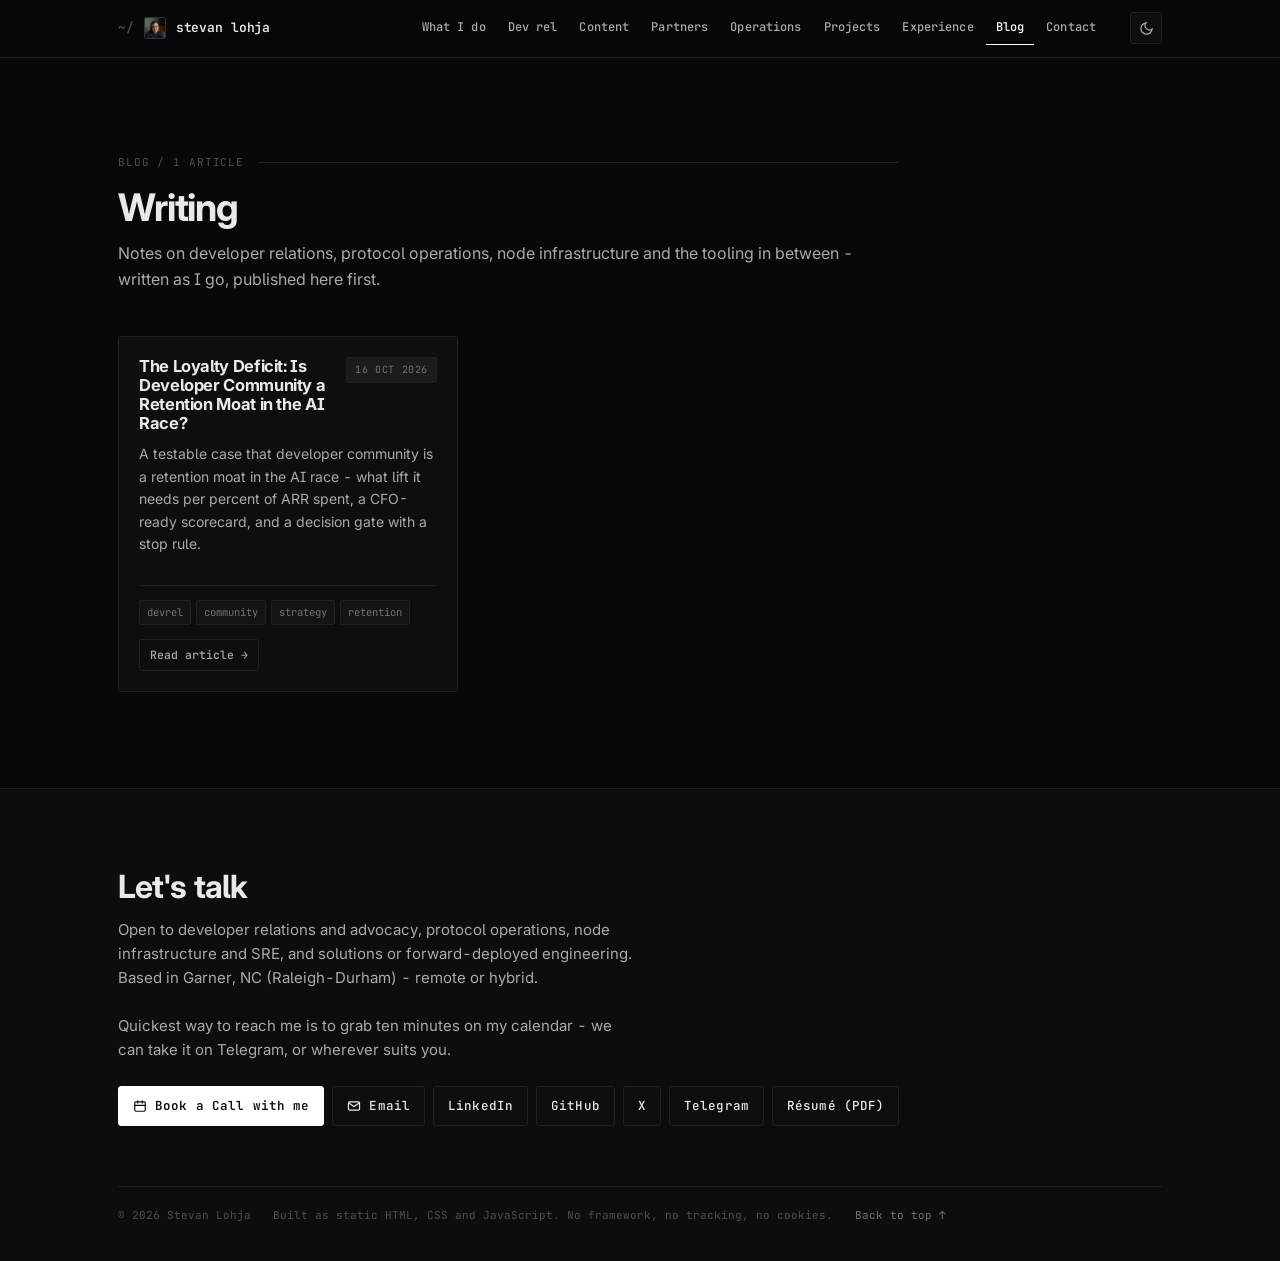
==== blog/index.html @ 30624298 "feat: blog and init blog post" ====
<!-- generated by scripts/build-blog.mjs - do not edit by hand -->
<!doctype html>
<html lang="en">
<head>
<meta charset="utf-8">
<meta name="viewport" content="width=device-width, initial-scale=1">
<title>Blog - Stevan Lohja</title>
<meta name="description" content="Writing by Stevan Lohja - developer relations, protocol operations, node infrastructure and the tooling in between.">
<meta name="author" content="Stevan Lohja">
<link rel="canonical" href="https://stevanlohja.github.io/stevanlohja/blog/">

<meta property="og:type" content="website">
<meta property="og:title" content="Blog">
<meta property="og:description" content="Writing by Stevan Lohja - developer relations, protocol operations, node infrastructure and the tooling in between.">
<meta property="og:url" content="https://stevanlohja.github.io/stevanlohja/blog/">
<meta name="twitter:card" content="summary">
<meta name="twitter:creator" content="@stevanlohja">
<meta name="twitter:site" content="@stevanlohja">
<meta name="twitter:image" content="https://stevanlohja.github.io/stevanlohja/assets/stevan-lohja.jpg">
<meta property="og:image" content="https://stevanlohja.github.io/stevanlohja/assets/stevan-lohja.jpg">
<meta property="og:image:alt" content="Stevan Lohja">

<link rel="icon" href="data:image/svg+xml,<svg xmlns='http://www.w3.org/2000/svg' viewBox='0 0 32 32'><rect width='32' height='32' rx='3' fill='%23080808'/><rect x='7' y='7' width='6' height='6' fill='%23ffffff'/><rect x='7' y='19' width='18' height='2' fill='%23ffffff' opacity='.55'/><rect x='7' y='24' width='12' height='2' fill='%23ffffff' opacity='.35'/></svg>">

<script>
/* Set the theme before first paint: a stored choice wins, otherwise dark.
   First-time visitors get dark regardless of their OS setting. */
(function(){try{var t=localStorage.getItem('sl-theme')||'dark';
document.documentElement.setAttribute('data-theme',t);}catch(e){
document.documentElement.setAttribute('data-theme','dark');}})();
</script>

<link rel="preconnect" href="https://fonts.googleapis.com">
<link rel="preconnect" href="https://fonts.gstatic.com" crossorigin>
<link rel="stylesheet" href="https://fonts.googleapis.com/css2?family=Inter:wght@400;500;600;700;800&family=JetBrains+Mono:wght@400;500;600;700&display=swap">
<link rel="stylesheet" href="../css/styles.css">
<link rel="alternate" type="application/rss+xml" title="Stevan Lohja - Blog" href="feed.xml">
</head>
<body>
<a class="skip" href="#main">Skip to content</a>

<!-- ============ NAV ============ -->
<header class="nav" id="nav">
  <div class="wrap nav__in">
    <a class="nav__brand" href="../"><img class="nav__face" src="../assets/stevan-lohja.jpg" alt="" width="24" height="24" decoding="async">stevan&nbsp;lohja</a>

    <button class="iconbtn nav__burger" id="burger" aria-label="Menu" aria-expanded="false" aria-controls="navlinks">
      <svg viewBox="0 0 24 24" fill="none" stroke="currentColor" stroke-width="2" stroke-linecap="round">
        <path d="M3 6h18M3 12h18M3 18h18"/>
      </svg>
    </button>

    <nav class="nav__links" id="navlinks" aria-label="Sections">
      <a href="../#about">What I do</a>
      <a href="../#devrel">Dev rel</a>
      <a href="../#content">Content</a>
      <a href="../#partners">Partners</a>
      <a href="../#enablement">Operations</a>
      <a href="../#projects">Projects</a>
      <a href="../#experience">Experience</a>
      <a href="./" aria-current="true">Blog</a>
      <a href="../#contact">Contact</a>
    </nav>

    <div class="nav__tools">
      <button class="iconbtn" id="theme" aria-label="Toggle colour theme">
        <svg class="i-moon" viewBox="0 0 24 24" fill="none" stroke="currentColor" stroke-width="2" stroke-linecap="round">
          <path d="M21 12.8A9 9 0 1 1 11.2 3a7 7 0 0 0 9.8 9.8z"/>
        </svg>
        <svg class="i-sun" viewBox="0 0 24 24" fill="none" stroke="currentColor" stroke-width="2" stroke-linecap="round">
          <circle cx="12" cy="12" r="4"/>
          <path d="M12 2v2m0 16v2M2 12h2m16 0h2M4.9 4.9l1.4 1.4m11.4 11.4l1.4 1.4M19.1 4.9l-1.4 1.4M6.3 17.7l-1.4 1.4"/>
        </svg>
      </button>
    </div>
  </div>
</header>

<main id="main">
<span id="top"></span>


<!-- ============ BLOG ============ -->
<section class="sec" id="blog">
  <div class="wrap">
    <header class="sec__head">
      <span class="sec__num">Blog / 1 article</span>
      <h1>Writing</h1>
      <p class="sec__sub">
        Notes on developer relations, protocol operations, node infrastructure and the tooling in
        between - written as I go, published here first.
      </p>
    </header>

    <div class="bgrid">
      <article class="jcard bcard">
        <div class="jcard__head">
          <h3><a href="2026-10-16-the-loyalty-deficit.html">The Loyalty Deficit: Is Developer Community a Retention Moat in the AI Race?</a></h3>
          <span class="jcard__state"><time datetime="2026-10-16">16 Oct 2026</time></span>
        </div>
        <p>A testable case that developer community is a retention moat in the AI race - what lift it needs per percent of ARR spent, a CFO-ready scorecard, and a decision gate with a stop rule.</p>
        <ul class="stack"><li>devrel</li><li>community</li><li>strategy</li><li>retention</li></ul>
        <div class="jcard__links">
          <a class="tinybtn" href="2026-10-16-the-loyalty-deficit.html">Read article &#8594;</a>
        </div>
      </article>
    </div>
  </div>
</section>

</main>

<!-- ============ FOOTER ============ -->
<footer class="foot" id="contact">
  <div class="wrap">
    <h2>Let's talk</h2>
    <p class="foot__lede">
      Open to developer relations and advocacy, protocol operations, node infrastructure and SRE, and
      solutions or forward-deployed engineering. Based in Garner, NC (Raleigh-Durham) - remote or
      hybrid.
      <br><br>
      Quickest way to reach me is to grab ten minutes on my calendar - we can take it on
      Telegram, or wherever suits you.
    </p>
    <div class="foot__links">
      <a class="btn btn--primary" href="https://calendar.proton.me/bookings#Ib_lnHZnbcqzef6bOU5ahvtlaml2eErsViWCvzLola8=" rel="noopener">
        <svg viewBox="0 0 24 24" fill="none" stroke="currentColor" stroke-width="2" stroke-linecap="round">
          <rect x="3" y="5" width="18" height="16" rx="2"/><path d="M8 3v4M16 3v4M3 11h18"/></svg>
 Book a Call with me
      </a>
      <a class="btn" href="mailto:stevan.lohja.esquire546@passmail.net">
        <svg viewBox="0 0 24 24" fill="none" stroke="currentColor" stroke-width="2" stroke-linecap="round">
          <rect x="2.5" y="5" width="19" height="14" rx="2"/><path d="m3 7 9 6 9-6"/></svg>
 Email
      </a>
      <a class="btn" href="https://linkedin.com/in/stevanlohja" rel="noopener">LinkedIn</a>
      <a class="btn" href="https://github.com/stevanlohja" rel="noopener">GitHub</a>
      <a class="btn" href="https://x.com/stevanlohja" rel="noopener">X</a>
      <a class="btn" href="https://t.me/stevanlohja" rel="noopener">Telegram</a>
      <a class="btn" href="../assets/Stevan-Lohja-Resume.pdf">R&eacute;sum&eacute; (PDF)</a>
    </div>

    <div class="foot__base">
      <span>&copy; <span id="yr">2026</span> Stevan Lohja</span>
      <span>Built as static HTML, CSS and JavaScript. No framework, no tracking, no cookies.</span>
      <a href="#top">Back to top &uarr;</a>
    </div>
  </div>
</footer>

<script src="../js/main.js" defer></script>
</body>
</html>
---- css/styles.css ----
/* ============================================================
   stevanlohja.com
   Design system: technical dossier. Dark-first, monochrome (grayscale
   black/white/gray only), monospace-forward, square geometry, hairline
   rules. Restraint over spectacle: no glitch, no scanlines, no rain.
   Two families: Inter (prose) + JetBrains Mono (labels, data, UI).
   ============================================================ */

/* ---------- tokens: dark (default) — black, white, gray only ---------- */
:root {
  --bg:        #080808;
  --bg-1:      #0e0e0e;
  --bg-2:      #141414;
  --bg-3:      #1b1b1b;
  --line:      #202020;
  --line-2:    #313131;
  --fg:        #e9e9e9;
  --fg-1:      #aaaaaa;
  --fg-2:      #737373;
  --fg-3:      #4f4f4f;
  --accent:    #ffffff;
  --accent-dim:#202020;
  --accent-fg: #0e0e0e;
  --ok:        #d4d4d4;
  --warn:      #8f8f8f;
  --shadow:    0 1px 0 rgba(0,0,0,.5), 0 10px 30px -18px rgba(0,0,0,.9);

  --sans: "Inter", -apple-system, BlinkMacSystemFont, "Segoe UI", Helvetica, Arial, sans-serif;
  --mono: "JetBrains Mono", ui-monospace, SFMono-Regular, "SF Mono", Menlo, Consolas, monospace;

  --wrap: 1140px;
  --pad: clamp(20px, 5vw, 48px);
  --r: 3px;
  --r-sm: 2px;

  color-scheme: dark;
}

/* ---------- tokens: light (paper white) — black, white, gray only ---------- */
:root[data-theme="light"] {
  --bg:        #f6f6f6;
  --bg-1:      #ffffff;
  --bg-2:      #f0f0f0;
  --bg-3:      #e7e7e7;
  --line:      #dbdbdb;
  --line-2:    #c5c5c5;
  --fg:        #151515;
  --fg-1:      #4b4b4b;
  --fg-2:      #707070;
  --fg-3:      #989898;
  --accent:    #000000;
  --accent-dim:#e4e4e4;
  --accent-fg: #ffffff;
  --ok:        #2e2e2e;
  --warn:      #737373;
  --shadow:    0 1px 0 rgba(0,0,0,.06), 0 10px 30px -18px rgba(0,0,0,.25);
  color-scheme: light;
}

/* ---------- reset ---------- */
*, *::before, *::after { box-sizing: border-box; }
html { -webkit-text-size-adjust: 100%; scroll-behavior: smooth; scrollbar-color: var(--line-2) transparent; }
@media (prefers-reduced-motion: reduce) { html { scroll-behavior: auto; } }
body {
  margin: 0;
  color: var(--fg);
  font-family: var(--sans);
  font-size: 16px;
  line-height: 1.6;
  font-feature-settings: "cv05" 1, "cv08" 1, "ss03" 1, "tnum" 1;
  -webkit-font-smoothing: antialiased;
  overflow-x: hidden;
  background-color: var(--bg);
}
img, svg { max-width: 100%; display: block; }
a { color: var(--accent); text-decoration: none; }
a:hover { text-decoration: underline; text-underline-offset: 3px; text-decoration-thickness: 1px; }
h1, h2, h3, h4 { margin: 0; font-weight: 700; letter-spacing: -0.02em; line-height: 1.15; }
p { margin: 0 0 1em; }
p:last-child { margin-bottom: 0; }
ul, ol { margin: 0; padding: 0; list-style: none; }
button { font: inherit; color: inherit; background: none; border: 0; cursor: pointer; }
:focus-visible { outline: 1px solid var(--accent); outline-offset: 3px; border-radius: var(--r-sm); }
::selection { background: color-mix(in srgb, var(--accent) 32%, transparent); color: var(--fg); }
code, .mono { font-family: var(--mono); }
code { font-size: .92em; padding: 1px 5px; border: 1px solid var(--line); border-radius: var(--r-sm); background: var(--bg-2); color: var(--fg); }

/* ---------- primitives ---------- */
.wrap { width: 100%; max-width: var(--wrap); margin-inline: auto; padding-inline: var(--pad); }
.sr { position: absolute; width: 1px; height: 1px; padding: 0; margin: -1px; overflow: hidden;
      clip: rect(0 0 0 0); white-space: nowrap; border: 0; }
.skip {
  position: absolute; left: 12px; top: -60px; z-index: 100; padding: 10px 16px;
  background: var(--accent); color: var(--accent-fg); border-radius: var(--r); font-weight: 600;
  font-family: var(--mono); font-size: 13px; transition: top .15s;
}
.skip:focus { top: 12px; text-decoration: none; }

/* mono label: the reusable "readout" style for kickers, numbers, tags */
.label, .hero__kicker, .sec__num, .fn__n, .metric__l, .job__when, .pcard__date, .deflist dt {
  font-family: var(--mono); letter-spacing: .08em; text-transform: uppercase;
}

/* ---------- nav ---------- */
.nav {
  position: sticky; top: 0; z-index: 50;
  background: color-mix(in srgb, var(--bg) 78%, transparent);
  backdrop-filter: saturate(140%) blur(10px);
  -webkit-backdrop-filter: saturate(140%) blur(10px);
  border-bottom: 1px solid transparent;
  transition: border-color .2s, background .2s;
}
.nav.is-stuck { border-bottom-color: var(--line); background: color-mix(in srgb, var(--bg) 90%, transparent); }
.nav__in { display: flex; align-items: center; gap: 16px; height: 56px; }
.nav__brand {
  font-family: var(--mono); font-size: 13px; font-weight: 600; color: var(--fg);
  letter-spacing: -0.01em; white-space: nowrap;
  display: inline-flex; align-items: center; gap: 10px;
}
.nav__brand::before { content: "~/"; color: var(--fg-3); font-weight: 500; }
.nav__brand:hover { text-decoration: none; color: var(--accent); }
.nav__face {
  width: 22px; height: 22px; flex: none; border-radius: var(--r-sm);
  object-fit: cover; object-position: 50% 44%;
  border: 1px solid var(--line-2);
}
.nav__links { display: flex; gap: 2px; margin-left: auto; }
.nav__links a {
  font-family: var(--mono); font-size: 12px; font-weight: 500; color: var(--fg-1);
  padding: 7px 10px; border-radius: var(--r-sm); white-space: nowrap; letter-spacing: .01em;
  border-bottom: 1px solid transparent;
}
.nav__links a:hover { color: var(--fg); background: var(--bg-2); text-decoration: none; }
.nav__links a[aria-current="true"] { color: var(--accent); border-bottom-color: var(--accent); background: transparent; border-radius: 0; }
.nav__tools { display: flex; gap: 8px; align-items: center; margin-left: 8px; }
.iconbtn {
  width: 32px; height: 32px; display: grid; place-items: center;
  border: 1px solid var(--line); border-radius: var(--r); color: var(--fg-1);
  background: var(--bg-1); transition: color .15s, border-color .15s;
}
.iconbtn:hover { color: var(--fg); border-color: var(--line-2); }
.iconbtn svg { width: 15px; height: 15px; }
:root[data-theme="light"] .iconbtn .i-moon { display: none; }
:root:not([data-theme="light"]) .iconbtn .i-sun { display: none; }
.nav__burger { display: none; }
@media (max-width: 900px) {
  .nav__links {
    display: none; position: absolute; inset: 56px 0 auto; flex-direction: column; gap: 2px;
    background: var(--bg-1); border-bottom: 1px solid var(--line); padding: 10px var(--pad) 18px;
  }
  .nav__links.is-open { display: flex; }
  .nav__links a { padding: 10px 12px; font-size: 14px; }
  .nav__links a[aria-current="true"] { border-bottom-color: transparent; border-left: 2px solid var(--accent); padding-left: 10px; }
  .nav__burger { display: grid; margin-left: auto; }
  .nav__tools { margin-left: 0; }
}

/* ---------- hero ---------- */
.hero { padding: clamp(52px, 10vw, 104px) 0 clamp(36px, 6vw, 60px); position: relative; }
.hero::before {
  /* one faint spotlight */
  content: ""; position: absolute; inset: -80px 0 auto; height: 480px; z-index: -1;
  background: radial-gradient(52% 60% at 20% 0%, color-mix(in srgb, var(--accent) 9%, transparent), transparent 70%);
  pointer-events: none;
}
.hero__kicker {
  font-size: 11px; color: var(--fg-2); display: flex; align-items: center; gap: 10px; margin-bottom: 20px;
}
.hero__kicker .sep { color: var(--fg-3); }
.pulse {
  width: 7px; height: 7px; border-radius: 50%; background: var(--ok); flex: none;
  box-shadow: 0 0 0 0 color-mix(in srgb, var(--ok) 55%, transparent);
  animation: pulse 2.6s ease-out infinite;
}
@keyframes pulse {
  0%   { box-shadow: 0 0 0 0 color-mix(in srgb, var(--ok) 55%, transparent); }
  70%  { box-shadow: 0 0 0 9px transparent; }
  100% { box-shadow: 0 0 0 0 transparent; }
}
@media (prefers-reduced-motion: reduce) { .pulse { animation: none; } }
.hero h1 {
  font-size: clamp(38px, 7vw, 70px); letter-spacing: -0.035em; font-weight: 800; margin-bottom: 14px;
}
.hero__role {
  font-family: var(--mono); font-size: clamp(13px, 1.6vw, 15px); font-weight: 500; color: var(--fg-1);
  letter-spacing: 0; margin-bottom: 20px; max-width: 70ch; line-height: 1.7;
}
.hero__role b { font-weight: 500; color: var(--fg); white-space: nowrap; }
@media (max-width: 620px) { .hero__role b { white-space: normal; } }
.hero__role .sep { color: var(--accent); font-weight: 400; margin-inline: 6px; }
.hero__lede { font-size: clamp(15.5px, 1.8vw, 17px); color: var(--fg-1); max-width: 68ch; }
.hero__lede strong { color: var(--fg); font-weight: 600; }

/* badge row: self-contained mono readouts, so wrapping never leaves a dangling rule */
.hero__meta {
  display: flex; flex-wrap: wrap; gap: 6px; margin-top: 24px;
  font-family: var(--mono); font-size: 11.5px; color: var(--fg-1);
}
.hero__meta span {
  display: inline-flex; align-items: center; gap: 8px; padding: 8px 13px;
  border: 1px solid var(--line); border-radius: var(--r); background: var(--bg-1);
}
.hero__meta svg { width: 12px; height: 12px; flex: none; color: var(--accent); }

.cta { display: flex; flex-wrap: wrap; gap: 8px; margin-top: 26px; }
.btn {
  display: inline-flex; align-items: center; gap: 8px; padding: 9px 14px;
  border-radius: var(--r); font-family: var(--mono); font-size: 12.5px; font-weight: 500; letter-spacing: .01em;
  border: 1px solid var(--line); background: var(--bg-1); color: var(--fg);
  transition: border-color .15s, background .15s, color .15s;
}
.btn:hover { text-decoration: none; border-color: var(--line-2); background: var(--bg-2); }
.btn svg { width: 14px; height: 14px; flex: none; }
.btn--primary { background: var(--accent); border-color: var(--accent); color: var(--accent-fg); font-weight: 600; }
.btn--primary:hover { background: color-mix(in srgb, var(--accent) 86%, var(--fg)); border-color: transparent; color: var(--accent-fg); }
.btn[data-copied]::after { content: attr(data-copied); }

/* ---------- hero portrait: ID-frame, not avatar ---------- */
.hero__top { display: grid; grid-template-columns: 1fr; gap: 26px; align-items: start; }
.hero__portrait { margin: 0; width: clamp(104px, 27vw, 132px); position: relative; }
.hero__portrait img {
  width: 100%; height: auto; aspect-ratio: 1 / 1; border-radius: var(--r);
  object-fit: cover; object-position: 50% 44%;
  border: 1px solid var(--line-2);
  filter: saturate(.9) contrast(1.03);
}
/* corner brackets */
.hero__portrait::before, .hero__portrait::after {
  content: ""; position: absolute; width: 14px; height: 14px; border: 1px solid var(--accent); pointer-events: none;
}
.hero__portrait::before { top: -6px; left: -6px; border-right: 0; border-bottom: 0; }
.hero__portrait::after  { bottom: -6px; right: -6px; border-left: 0; border-top: 0; }
@media (min-width: 940px) {
  .hero__top { grid-template-columns: minmax(0, 1fr) clamp(200px, 21vw, 260px); gap: clamp(36px, 5vw, 60px); align-items: start; }
  .hero__portrait { grid-column: 2; grid-row: 1; width: 100%; margin-top: 44px; }
  .hero__intro    { grid-column: 1; grid-row: 1; }
}

/* ---------- metrics: readout strip ---------- */
.metrics {
  display: grid; grid-template-columns: repeat(2, 1fr); counter-reset: m;
  border: 1px solid var(--line); border-radius: var(--r); overflow: hidden;
  background: var(--bg-1); margin-top: clamp(34px, 6vw, 56px);
}
.metric { padding: 18px 16px 16px; border-right: 1px solid var(--line); border-bottom: 1px solid var(--line); position: relative; }
.metric::before {
  counter-increment: m; content: counter(m, decimal-leading-zero);
  position: absolute; top: 10px; right: 12px;
  font-family: var(--mono); font-size: 10px; color: var(--fg-3); letter-spacing: .06em;
}
.metric__v {
  font-family: var(--mono); font-size: clamp(24px, 3.2vw, 30px); font-weight: 700;
  letter-spacing: -0.04em; line-height: 1; color: var(--fg); font-variant-numeric: tabular-nums;
}
.metric__v .u { font-size: .6em; color: var(--accent); margin-left: 1px; }
.metric__l { font-size: 10.5px; color: var(--fg-2); margin-top: 10px; line-height: 1.45; letter-spacing: .05em; }
.metric--zero .metric__v { color: var(--ok); }
@media (min-width: 660px) { .metrics { grid-template-columns: repeat(4, 1fr); } }

/* ---------- function panels ---------- */
.tri { display: grid; grid-template-columns: 1fr; gap: 12px; }
@media (min-width: 760px) { .tri { grid-template-columns: repeat(2, 1fr); } }
.fn {
  display: flex; flex-direction: column; padding: 22px 20px; position: relative;
  border: 1px solid var(--line); border-radius: var(--r); background: var(--bg-1);
  transition: border-color .18s;
}
.fn:hover { border-color: color-mix(in srgb, var(--accent) 40%, var(--line-2)); }
.fn::before, .fn::after {
  content: ""; position: absolute; width: 10px; height: 10px; border: 1px solid var(--accent); opacity: .75; pointer-events: none;
}
.fn::before { top: -1px; left: -1px; border-right: 0; border-bottom: 0; }
.fn::after  { bottom: -1px; right: -1px; border-left: 0; border-top: 0; }
.fn__n { font-size: 10.5px; color: var(--accent); margin-bottom: 12px; }
.fn h3 { font-size: 17.5px; letter-spacing: -0.024em; margin-bottom: 10px; }
.fn p { font-size: 14.5px; color: var(--fg-1); line-height: 1.6; }
.fn p.fn__k {
  margin-top: auto; padding-top: 14px; border-top: 1px solid var(--line);
  font-family: var(--mono); font-size: 11.5px; color: var(--fg-2); line-height: 1.5;
}
.fn p.fn__k b { color: var(--fg); font-weight: 600; }

.jcard__state--metric {
  color: var(--accent); border-color: color-mix(in srgb, var(--accent) 34%, var(--line));
  background: color-mix(in srgb, var(--accent) 10%, transparent);
}

/* ---------- sections ---------- */
.sec { padding: clamp(56px, 8.5vw, 96px) 0; border-top: 1px solid var(--line); }
.sec--alt { background: color-mix(in srgb, var(--bg-1) 86%, transparent); }
.sec__head { margin-bottom: clamp(28px, 4vw, 44px); max-width: 78ch; }
.sec__num {
  font-size: 11px; color: var(--fg-3); display: flex; align-items: center; gap: 14px; margin-bottom: 14px;
}
.sec__num::after { content: ""; flex: 1; height: 1px; background: var(--line); min-width: 40px; }
.sec h1, .sec h2 { font-size: clamp(26px, 4vw, 38px); letter-spacing: -0.03em; margin-bottom: 12px; }
.sec__sub { color: var(--fg-1); font-size: clamp(15px, 1.7vw, 16px); }

/* ---------- filter chips ---------- */
.filters { display: flex; flex-wrap: wrap; gap: 6px; margin-bottom: 24px; }
.chip {
  font-family: var(--mono); font-size: 11.5px; letter-spacing: .01em;
  padding: 6px 11px; border: 1px solid var(--line); border-radius: var(--r);
  color: var(--fg-2); background: var(--bg-1); transition: all .15s; white-space: nowrap;
}
.chip:hover { color: var(--fg); border-color: var(--line-2); }
.chip[aria-pressed="true"] {
  color: var(--accent); border-color: color-mix(in srgb, var(--accent) 50%, var(--line));
  background: color-mix(in srgb, var(--accent) 10%, transparent);
}
.chip .n { color: var(--fg-3); margin-left: 7px; }
.chip .n::before { content: "["; } .chip .n::after { content: "]"; }
.chip[aria-pressed="true"] .n { color: color-mix(in srgb, var(--accent) 70%, var(--fg-3)); }

/* ---------- disclosure note ---------- */
.note {
  display: flex; gap: 13px; padding: 14px 16px; border: 1px solid var(--line);
  border-left: 2px solid var(--accent); border-radius: var(--r);
  background: var(--bg-1); margin-bottom: 24px; font-size: 14px; color: var(--fg-1);
  max-width: 90ch;
}
.note svg { width: 15px; height: 15px; flex: none; margin-top: 4px; color: var(--accent); }
.note strong { color: var(--fg); font-weight: 600; }

/* ---------- partner grid ---------- */
.pgrid { display: grid; grid-template-columns: repeat(auto-fill, minmax(min(305px, 100%), 1fr)); gap: 12px; }
.pcard {
  display: flex; flex-direction: column;
  border: 1px solid var(--line); border-radius: var(--r); background: var(--bg-1);
  padding: 18px; transition: border-color .18s;
}
.pcard:hover { border-color: color-mix(in srgb, var(--accent) 40%, var(--line-2)); }
.pcard[hidden] { display: none; }
.pcard__top { display: flex; align-items: flex-start; gap: 11px; margin-bottom: 12px; }
.pcard__mark {
  width: 34px; height: 34px; flex: none; border-radius: var(--r); display: grid; place-items: center;
  font-family: var(--mono); font-size: 13px; font-weight: 600; letter-spacing: -0.02em;
  background: var(--bg-3); color: var(--fg-1); border: 1px solid var(--line);
}
.pcard__id { min-width: 0; flex: 1; }
.pcard h3 { font-size: 16px; letter-spacing: -0.02em; text-wrap: balance; }
.pcard__sub { font-family: var(--mono); font-size: 11px; color: var(--fg-2); margin-top: 4px; }
.tag {
  display: inline-flex; align-items: center; gap: 6px; font-family: var(--mono);
  font-size: 10px; letter-spacing: .05em; text-transform: uppercase; font-weight: 500;
  padding: 3px 7px; border-radius: var(--r-sm); white-space: nowrap; margin-top: 2px;
  background: var(--bg-3); color: var(--fg-2); border: 1px solid var(--line);
}
.tag--fno   { color: var(--ok);     border-color: color-mix(in srgb, var(--ok) 34%, var(--line));
              background: color-mix(in srgb, var(--ok) 10%, transparent); }
.tag--infra { color: var(--accent); border-color: color-mix(in srgb, var(--accent) 34%, var(--line));
              background: color-mix(in srgb, var(--accent) 10%, transparent); }
.tag--exch  { color: var(--warn);   border-color: color-mix(in srgb, var(--warn) 34%, var(--line));
              background: color-mix(in srgb, var(--warn) 10%, transparent); }
.pcard__quote { font-size: 13.5px; color: var(--fg-1); line-height: 1.58; margin-bottom: 14px; flex: 1; }
.pcard__foot { display: flex; align-items: center; gap: 8px; padding-top: 13px; border-top: 1px solid var(--line); }
.tinybtn--icon { padding: 6px; }
.tinybtn--icon svg { width: 13px; height: 13px; }
.pcard__date { font-size: 10.5px; color: var(--fg-3); margin-right: auto; letter-spacing: .04em; }
.tinybtn {
  display: inline-flex; align-items: center; gap: 6px; font-family: var(--mono); font-size: 11.5px; font-weight: 500;
  padding: 6px 10px; border: 1px solid var(--line); border-radius: var(--r); color: var(--fg-1);
  transition: all .15s;
}
.tinybtn:hover { color: var(--fg); border-color: var(--line-2); background: var(--bg-2); text-decoration: none; }
.tinybtn svg { width: 12px; height: 12px; flex: none; }
.pcard__embed { margin-top: 14px; }
.pcard__embed:empty { display: none; }
.pcard__embed .twitter-tweet { margin: 0 !important; }
.embed-load { font-family: var(--mono); font-size: 11.5px; color: var(--fg-3); padding: 14px 0; }

/* ---------- enablement list ---------- */
.enable { display: grid; grid-template-columns: repeat(auto-fit, minmax(min(270px, 100%), 1fr)); gap: 1px;
          background: var(--line); border: 1px solid var(--line); border-radius: var(--r); overflow: hidden; }
.enable > li { background: var(--bg-1); padding: 20px 18px; }
.enable h3 { font-size: 14.5px; letter-spacing: -0.015em; margin-bottom: 8px; display: flex; gap: 9px; align-items: center; }
.enable h3 svg { width: 14px; height: 14px; color: var(--accent); flex: none; }
.enable p { font-size: 13.5px; color: var(--fg-1); line-height: 1.56; }

/* ---------- project grid ---------- */
.jgrid { display: grid; grid-template-columns: repeat(auto-fill, minmax(min(340px, 100%), 1fr)); gap: 12px; }
.jcard {
  display: flex; flex-direction: column; border: 1px solid var(--line); border-radius: var(--r);
  background: var(--bg-1); padding: 20px; transition: border-color .18s;
}
.jcard:hover { border-color: color-mix(in srgb, var(--accent) 40%, var(--line-2)); }
.jcard[hidden] { display: none; }
.jcard--wide { grid-column: 1 / -1; }
.jcard__head { display: flex; align-items: flex-start; gap: 12px; margin-bottom: 10px; }
.jcard h3 { font-size: 16.5px; letter-spacing: -0.022em; flex: 1; }
.jcard__state {
  font-family: var(--mono); font-size: 10px; letter-spacing: .06em; text-transform: uppercase;
  color: var(--fg-2); border: 1px solid var(--line); background: var(--bg-3);
  padding: 4px 8px; border-radius: var(--r-sm); white-space: nowrap; flex: none;
}
.jcard__state--live { color: var(--ok); border-color: color-mix(in srgb, var(--ok) 34%, var(--line));
                      background: color-mix(in srgb, var(--ok) 10%, transparent); }
.jcard__state--live::before { content: ""; display: inline-block; width: 5px; height: 5px; border-radius: 50%; background: var(--ok); margin-right: 6px; vertical-align: middle; }
.jcard p { font-size: 14px; color: var(--fg-1); line-height: 1.6; }
.jcard__facts { margin: 13px 0 0; display: grid; gap: 7px; }
.jcard__facts li { font-size: 13.5px; color: var(--fg-1); padding-left: 16px; position: relative; line-height: 1.5; }
.jcard__facts li::before {
  content: ""; position: absolute; left: 2px; top: .72em; width: 6px; height: 1px; background: var(--accent);
}
.jcard__facts strong { color: var(--fg); font-weight: 600; }
.stack { display: flex; flex-wrap: wrap; gap: 5px; margin-top: 16px; padding-top: 14px; border-top: 1px solid var(--line); }
.stack li {
  font-family: var(--mono); font-size: 10.5px; color: var(--fg-2);
  padding: 3px 7px; border: 1px solid var(--line); border-radius: var(--r-sm); background: var(--bg-2);
}
.jcard__links { display: flex; gap: 8px; flex-wrap: wrap; margin-top: 14px; }

/* ---------- experience: log-style timeline ---------- */
.tl { position: relative; padding-left: 26px; }
.tl::before { content: ""; position: absolute; left: 4px; top: 8px; bottom: 8px; width: 1px; background: var(--line-2); }
.tl > li { position: relative; padding-bottom: 36px; }
.tl > li:last-child { padding-bottom: 0; }
.tl > li::before {
  content: ""; position: absolute; left: -26px; top: 8px; width: 9px; height: 9px;
  background: var(--bg); border: 1px solid var(--line-2);
}
.tl > li.is-current::before { background: var(--ok); border-color: var(--ok); box-shadow: 0 0 0 3px color-mix(in srgb, var(--ok) 25%, transparent); }
.job__org { display: flex; align-items: baseline; gap: 12px; flex-wrap: wrap; }
.job__org h3 { font-size: 18px; letter-spacing: -0.022em; }
.job__when { font-size: 11px; color: var(--fg-3); white-space: nowrap; letter-spacing: .04em; text-transform: none; }
.job__title { font-family: var(--mono); font-size: 13px; font-weight: 500; color: var(--accent); margin-top: 6px; }
.job__scope { font-size: 13.5px; color: var(--fg-2); margin-top: 6px; }
.job__pts { margin-top: 12px; display: grid; gap: 8px; }
.job__pts li { font-size: 14px; color: var(--fg-1); line-height: 1.6; padding-left: 16px; position: relative; }
.job__pts li::before { content: ""; position: absolute; left: 2px; top: .78em; width: 6px; height: 1px; background: var(--accent); }
.job__pts strong { color: var(--fg); font-weight: 600; }

/* ---------- two-col ---------- */
.cols { display: grid; grid-template-columns: repeat(auto-fit, minmax(min(300px, 100%), 1fr)); gap: clamp(16px, 3vw, 32px); }
.panel { border: 1px solid var(--line); border-radius: var(--r); background: var(--bg-1); padding: 22px; position: relative; }
.panel::before, .panel::after {
  content: ""; position: absolute; width: 10px; height: 10px; border: 1px solid var(--accent); opacity: .6; pointer-events: none;
}
.panel::before { top: -1px; left: -1px; border-right: 0; border-bottom: 0; }
.panel::after  { bottom: -1px; right: -1px; border-left: 0; border-top: 0; }
.panel h3 { font-family: var(--mono); font-size: 12px; letter-spacing: .08em; text-transform: uppercase; color: var(--fg-2); margin-bottom: 16px; }
.deflist { display: grid; gap: 14px; }
.deflist dt { font-size: 10.5px; color: var(--accent); margin-bottom: 6px; }
.deflist dd { margin: 0; font-size: 13.5px; color: var(--fg-1); line-height: 1.55; }
.deflist dd strong { color: var(--fg); font-weight: 600; }

/* ---------- footer ---------- */
.foot { border-top: 1px solid var(--line); padding: clamp(48px, 7vw, 80px) 0 36px; background: color-mix(in srgb, var(--bg-1) 86%, transparent); }
.foot h2 { font-size: clamp(24px, 3.4vw, 32px); letter-spacing: -0.03em; margin-bottom: 12px; }
.foot__lede { color: var(--fg-1); max-width: 58ch; margin-bottom: 24px; font-size: 15px; }
.foot__links { display: flex; flex-wrap: wrap; gap: 8px; }
.foot__base {
  margin-top: clamp(40px, 6vw, 60px); padding-top: 20px; border-top: 1px solid var(--line);
  display: flex; flex-wrap: wrap; gap: 8px 22px; align-items: center;
  font-family: var(--mono); font-size: 11px; color: var(--fg-3);
}
.foot__base a { color: var(--fg-2); }

/* ---------- reveal ---------- */
.rv { opacity: 0; transform: translateY(10px); transition: opacity .5s ease, transform .5s ease; }
.rv.is-in { opacity: 1; transform: none; }
@media (prefers-reduced-motion: reduce) { .rv { opacity: 1; transform: none; transition: none; } }

/* ---------- blog ---------- */
.bgrid { display: grid; grid-template-columns: repeat(auto-fill, minmax(min(340px, 100%), 1fr)); gap: 12px; }
.jcard__head h3 a { color: inherit; }
.jcard__head h3 a:hover { color: var(--accent); text-decoration: none; }

/* article page */
.post { max-width: 780px; }
.post__head { margin-bottom: clamp(26px, 3.5vw, 40px); }
.post .post__title { font-size: clamp(30px, 4.6vw, 44px); letter-spacing: -0.03em; line-height: 1.12; margin-bottom: 14px; }
.post__sub { color: var(--fg-1); font-size: clamp(15px, 1.7vw, 17px); line-height: 1.62; margin-bottom: 16px; }
.post__foot { margin-top: 38px; padding-top: 24px; border-top: 1px solid var(--line); }
.post__nav { display: flex; gap: 10px; flex-wrap: wrap; margin-top: 16px; }
.post__nav .btn { max-width: 100%; overflow: hidden; text-overflow: ellipsis; white-space: nowrap; }
.backlink { font-family: var(--mono); }
.backlink::before { content: "\2190\00a0"; color: var(--fg-3); }
.backlink:hover { color: var(--fg); text-decoration: none; }

/* long-form prose (generated from markdown by scripts/build-blog.mjs) */
.prose { font-size: 16.5px; line-height: 1.72; overflow-wrap: anywhere; }
.prose > :first-child { margin-top: 0; }
.prose p { margin-bottom: 1.15em; }
.prose h2 { font-size: clamp(21px, 2.6vw, 25px); letter-spacing: -0.022em; line-height: 1.25; margin: 2.1em 0 .55em; }
.prose h3 { font-size: 18px; letter-spacing: -0.018em; margin: 1.8em 0 .5em; }
.prose h4 { font-size: 16px; letter-spacing: -0.012em; margin: 1.6em 0 .45em; }
.prose strong { font-weight: 600; }
.prose a { text-decoration: underline; text-underline-offset: 3px; text-decoration-thickness: 1px; }
.prose img { display: block; border: 1px solid var(--line); border-radius: var(--r); margin: .4em 0 1.2em; }
.prose hr { border: 0; border-top: 1px solid var(--line); margin: 2.4em 0; }

.prose ul, .prose ol { margin: 0 0 1.2em; }
.prose li { position: relative; padding-left: 18px; margin-bottom: .45em; }
.prose > ul > li::before { content: ""; position: absolute; left: 2px; top: .82em; width: 7px; height: 1px; background: var(--accent); }
.prose > ol { counter-reset: pn; }
.prose > ol > li { counter-increment: pn; }
.prose > ol > li::before { content: counter(pn); position: absolute; left: 1px; top: .1em; font-family: var(--mono); font-size: 13px; color: var(--fg-2); }
.prose li li { padding-left: 0; }
.prose li li::before { display: none; }
.prose ul ul, .prose ol ul, .prose blockquote ul { list-style: disc; padding-left: 20px; margin-top: .35em; }
.prose ul ol, .prose ol ol, .prose blockquote ol { list-style: decimal; padding-left: 20px; margin-top: .35em; }

.prose blockquote { margin: 0 0 1.3em; padding: 2px 0 2px 18px; border-left: 2px solid var(--accent); color: var(--fg-1); }
.prose blockquote p:last-child { margin-bottom: 0; }

.prose code { font-size: .9em; }
.prose pre { background: var(--bg-2); border: 1px solid var(--line); border-radius: var(--r); padding: 14px 16px; margin: 0 0 1.4em; overflow-x: auto; }
.prose pre code { border: 0; background: none; padding: 0; font-size: 12.9px; line-height: 1.62; color: var(--fg-1); }

.tablewrap { overflow-x: auto; margin: 0 0 1.4em; }
.tablewrap table { border-collapse: collapse; width: 100%; font-size: 14.5px; }
.tablewrap th, .tablewrap td { border: 1px solid var(--line); padding: 8px 13px; text-align: left; }
.tablewrap th { font-family: var(--mono); font-size: 11px; letter-spacing: .06em; text-transform: uppercase;
                color: var(--fg-2); background: var(--bg-2); font-weight: 600; }
.tablewrap td { color: var(--fg-1); }
.tablewrap td strong { color: var(--fg); }

/* ---------- print ---------- */
@media print {
  :root { --bg:#fff; --bg-1:#fff; --bg-2:#fff; --bg-3:#fff; --fg:#000; --fg-1:#333; --fg-2:#555;
          --line:#ccc; --accent:#000; --shadow:none; }
  .nav, .cta, .filters, .foot__links, .iconbtn, .tinybtn, .pcard__embed, .skip { display: none !important; }
  .sec, .hero { padding: 18px 0; }
  .rv { opacity: 1; transform: none; }
  a { text-decoration: none; }
  .pcard, .jcard, .panel, .fn { break-inside: avoid; }
  .fn::before, .fn::after, .panel::before, .panel::after, .hero__portrait::before, .hero__portrait::after { display: none; }
}
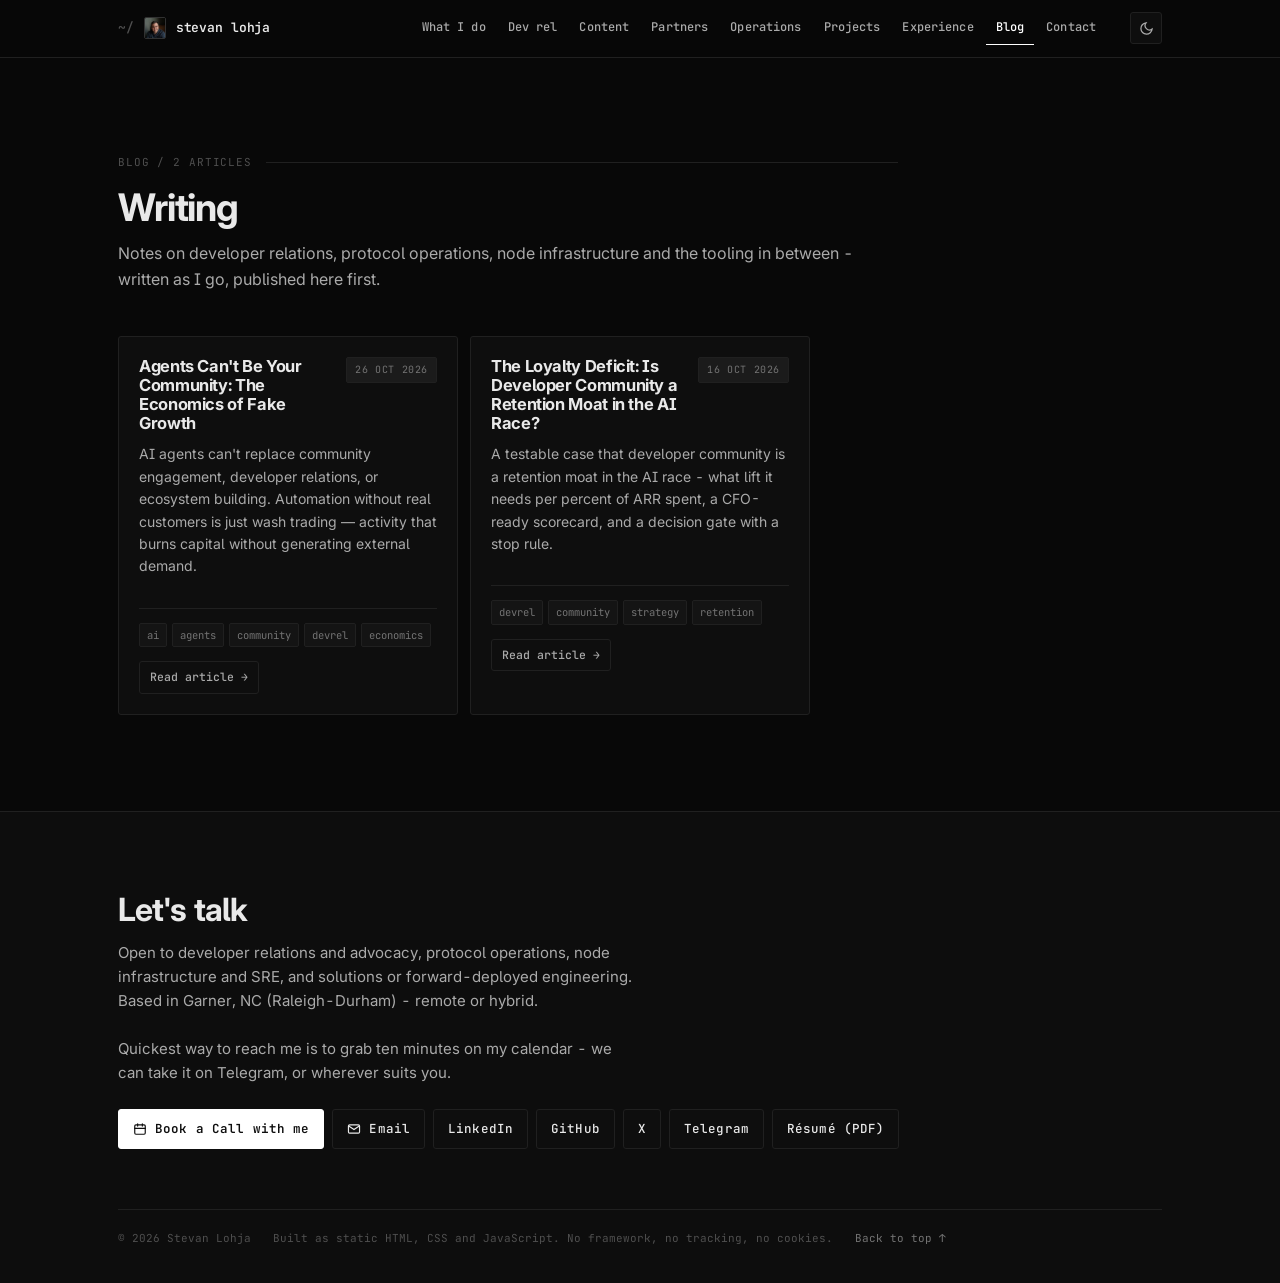
==== commit 55acb1a8: "Add blog post: Agents Can't Be Your Community: The Economics of Fake Growth Publish new article argu" ====
--- a/blog/index.html
+++ b/blog/index.html
@@ -84,7 +84,7 @@
 <section class="sec" id="blog">
   <div class="wrap">
     <header class="sec__head">
-      <span class="sec__num">Blog / 1 article</span>
+      <span class="sec__num">Blog / 2 articles</span>
       <h1>Writing</h1>
       <p class="sec__sub">
         Notes on developer relations, protocol operations, node infrastructure and the tooling in
@@ -93,6 +93,17 @@
     </header>
 
     <div class="bgrid">
+      <article class="jcard bcard">
+        <div class="jcard__head">
+          <h3><a href="2026-10-26-agents-cant-be-your-community-the-economics-of-fake-growth.html">Agents Can't Be Your Community: The Economics of Fake Growth</a></h3>
+          <span class="jcard__state"><time datetime="2026-10-26">26 Oct 2026</time></span>
+        </div>
+        <p>AI agents can't replace community engagement, developer relations, or ecosystem building. Automation without real customers is just wash trading — activity that burns capital without generating external demand.</p>
+        <ul class="stack"><li>ai</li><li>agents</li><li>community</li><li>devrel</li><li>economics</li></ul>
+        <div class="jcard__links">
+          <a class="tinybtn" href="2026-10-26-agents-cant-be-your-community-the-economics-of-fake-growth.html">Read article &#8594;</a>
+        </div>
+      </article>
       <article class="jcard bcard">
         <div class="jcard__head">
           <h3><a href="2026-10-16-the-loyalty-deficit.html">The Loyalty Deficit: Is Developer Community a Retention Moat in the AI Race?</a></h3>
